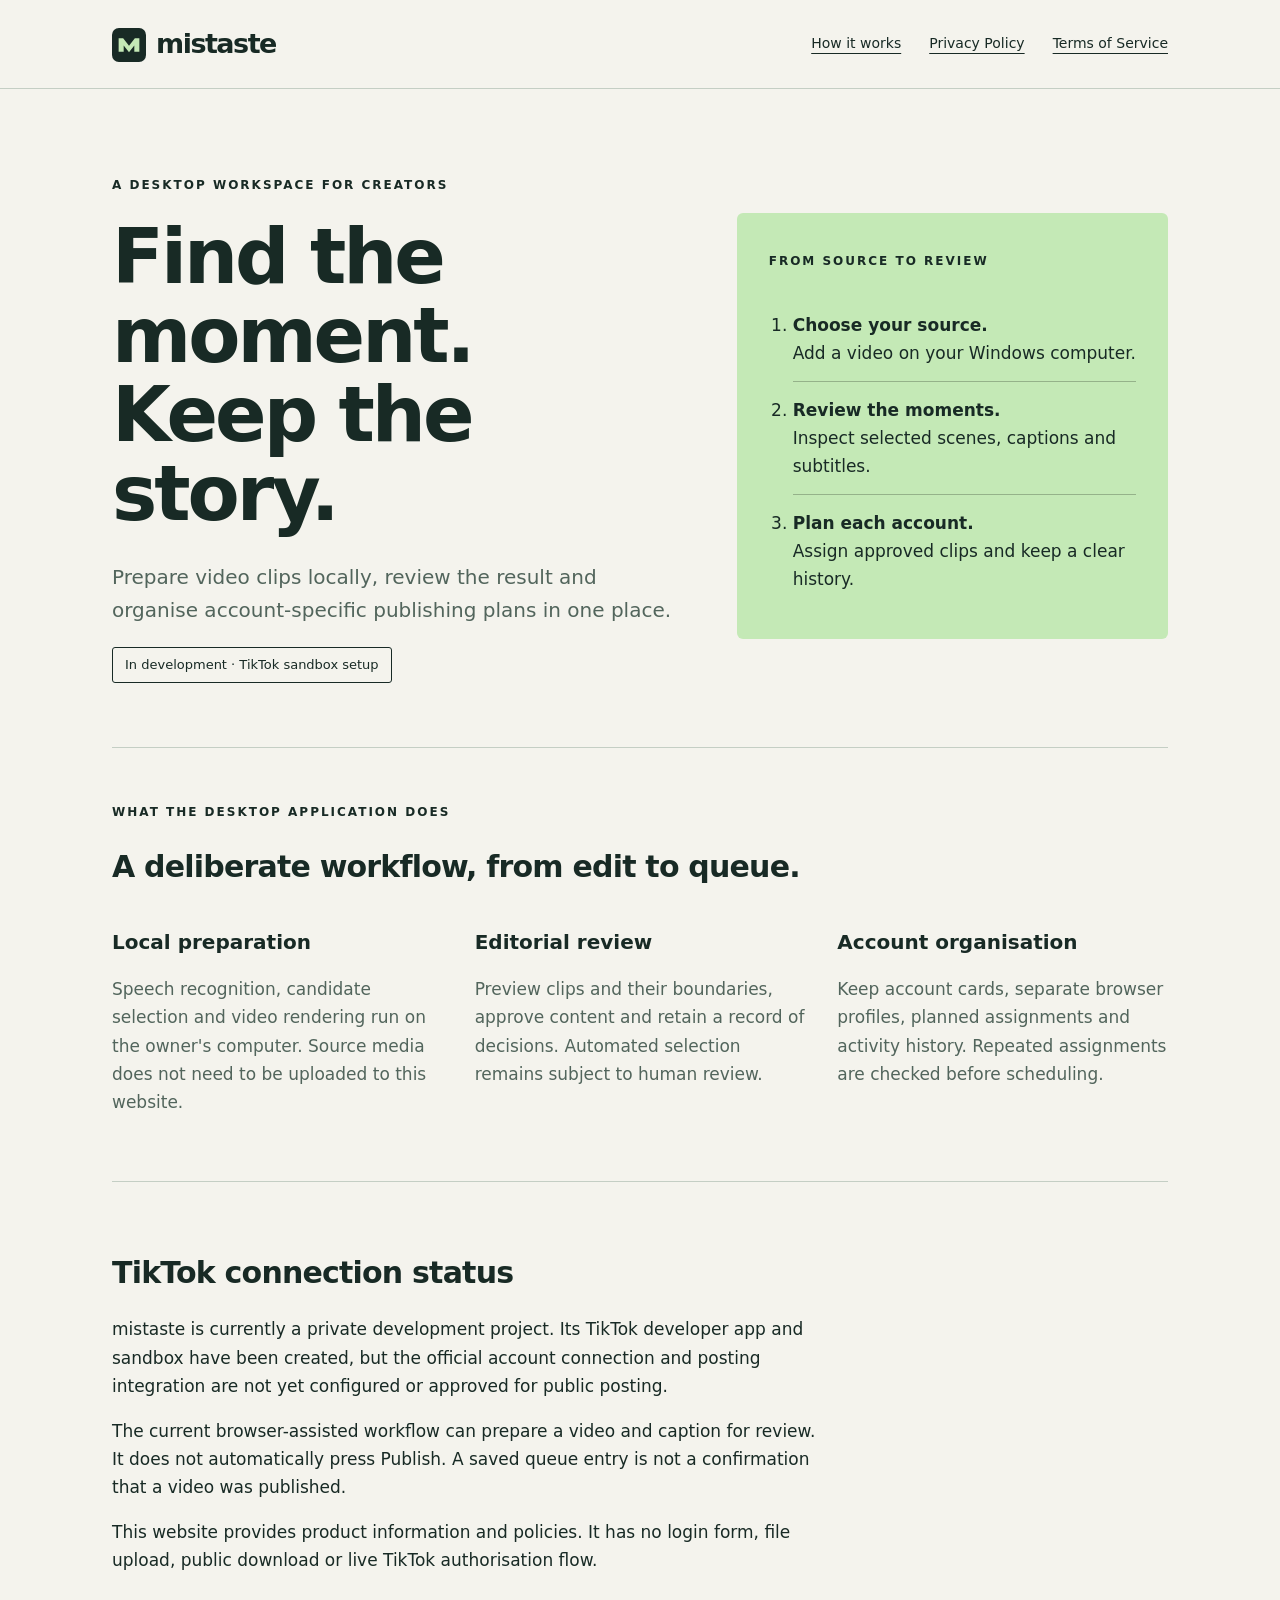
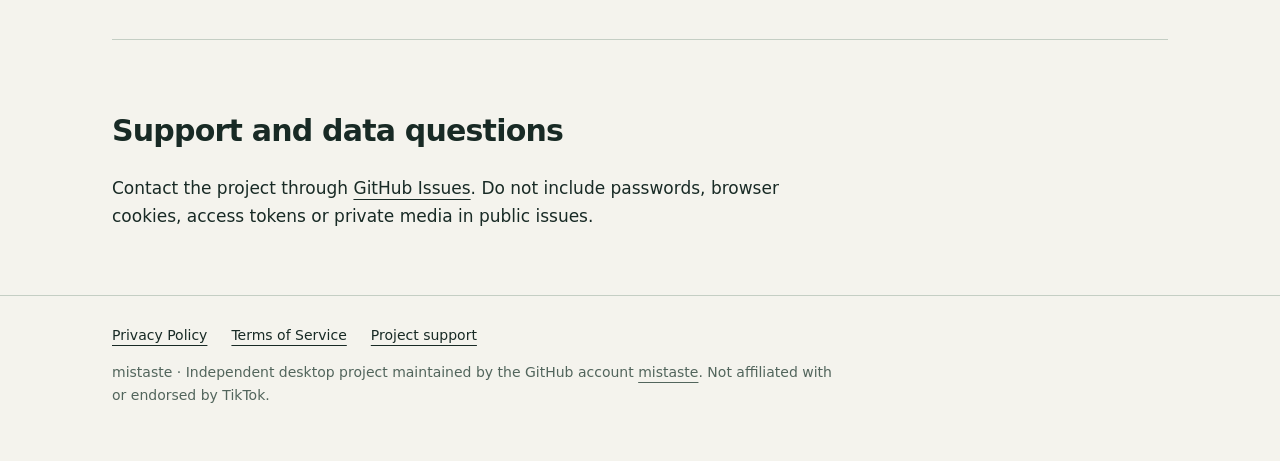
==== index.html @ dfa032f0 "Publish mistaste information website and policies" ====
<!doctype html><html lang="en"><head><meta charset="utf-8"><meta name="viewport" content="width=device-width, initial-scale=1"><meta name="description" content="mistaste: local video preparation, editorial review and account workflow management. Development and sandbox testing."><title>mistaste — a workspace for video moments</title><link rel="icon" href="icon.svg" type="image/svg+xml"><link rel="stylesheet" href="style.css"></head><body><a class="skip" href="#main">Skip to content</a><header><div class="wrap"><nav aria-label="Main navigation"><a class="brand" href="./"><img src="icon.svg" width="34" height="34" alt="">mistaste</a><a href="./#workflow">How it works</a><a href="privacy.html">Privacy Policy</a><a href="terms.html">Terms of Service</a></nav></div></header><main id="main" class="wrap"><section class="hero"><div><span class="eyebrow">A desktop workspace for creators</span><h1>Find the moment.<br>Keep the story.</h1><p class="lede">Prepare video clips locally, review the result and organise account-specific publishing plans in one place.</p><span class="status">In development · TikTok sandbox setup</span></div><aside class="workflow" aria-label="Preparation workflow"><span class="eyebrow">From source to review</span><ol><li><strong>Choose your source.</strong><br>Add a video on your Windows computer.</li><li><strong>Review the moments.</strong><br>Inspect selected scenes, captions and subtitles.</li><li><strong>Plan each account.</strong><br>Assign approved clips and keep a clear history.</li></ol></aside></section><section class="section" id="workflow"><span class="eyebrow">What the desktop application does</span><h2>A deliberate workflow, from edit to queue.</h2><div class="features"><div><h3>Local preparation</h3><p>Speech recognition, candidate selection and video rendering run on the owner's computer. Source media does not need to be uploaded to this website.</p></div><div><h3>Editorial review</h3><p>Preview clips and their boundaries, approve content and retain a record of decisions. Automated selection remains subject to human review.</p></div><div><h3>Account organisation</h3><p>Keep account cards, separate browser profiles, planned assignments and activity history. Repeated assignments are checked before scheduling.</p></div></div></section><section class="section"><h2>TikTok connection status</h2><p>mistaste is currently a private development project. Its TikTok developer app and sandbox have been created, but the official account connection and posting integration are not yet configured or approved for public posting.</p><p>The current browser-assisted workflow can prepare a video and caption for review. It does not automatically press Publish. A saved queue entry is not a confirmation that a video was published.</p><p>This website provides product information and policies. It has no login form, file upload, public download or live TikTok authorisation flow.</p></section><section class="section"><h2>Support and data questions</h2><p>Contact the project through <a href="https://github.com/mistaste/mistaste-site/issues">GitHub Issues</a>. Do not include passwords, browser cookies, access tokens or private media in public issues.</p></section></main><footer><div class="wrap"><div class="links"><a href="privacy.html">Privacy Policy</a><a href="terms.html">Terms of Service</a><a href="https://github.com/mistaste/mistaste-site/issues">Project support</a></div><p class="muted">mistaste · Independent desktop project maintained by the GitHub account <a href="https://github.com/mistaste">mistaste</a>. Not affiliated with or endorsed by TikTok.</p></div></footer></body></html>
---- style.css ----
:root{--paper:#f4f3ed;--ink:#182a25;--muted:#52655c;--line:#c4cec4;--accent:#c4e9b6}*{box-sizing:border-box}body{margin:0;background:var(--paper);color:var(--ink);font:17px/1.65 system-ui,-apple-system,sans-serif}a{color:inherit;text-underline-offset:5px}a:hover{color:#30603e}a:focus-visible,summary:focus-visible{outline:3px solid #397644;outline-offset:5px}.wrap{max-width:1120px;margin:auto;padding:0 32px}header{border-bottom:1px solid var(--line)}nav{display:flex;align-items:center;gap:28px;min-height:88px;flex-wrap:wrap;padding:16px 0}.brand{font-size:27px;font-weight:800;letter-spacing:-1.5px;text-decoration:none;margin-right:auto}.brand img{vertical-align:middle;margin-right:10px}nav a:not(.brand){font-size:14px}.hero{display:grid;grid-template-columns:1.3fr 1fr;gap:64px;padding:80px 0 64px;align-items:center}.eyebrow{font-size:12px;text-transform:uppercase;letter-spacing:2px;font-weight:700}h1{font-size:clamp(42px,6vw,76px);line-height:1.04;letter-spacing:-3px;margin:20px 0 28px;max-width:750px}h2{font-size:30px;line-height:1.2;letter-spacing:-.8px}h3{font-size:20px;line-height:1.3}p{max-width:720px}.lede{font-size:20px;color:var(--muted)}.status{display:inline-block;border:1px solid var(--ink);padding:6px 12px;font-size:13px;border-radius:3px}.workflow{background:var(--accent);padding:32px;border-radius:6px}.workflow ol{padding-left:24px;margin:24px 0 0}.workflow li{padding:14px 0;border-bottom:1px solid #95b28a}.workflow li:last-child{border:0}.section{padding:48px 0;border-top:1px solid var(--line)}.features{display:grid;grid-template-columns:repeat(3,minmax(0,1fr));gap:32px}.features p,.muted{color:var(--muted)}.legal{max-width:800px;padding:48px 0 72px}.legal h1{font-size:48px;letter-spacing:-1.8px}.legal h2{font-size:24px;margin-top:36px}.legal li{margin:8px 0}footer{border-top:1px solid var(--line);padding:28px 0 40px;font-size:14px}footer .links{display:flex;gap:24px;flex-wrap:wrap}.skip{position:absolute;left:-10000px}.skip:focus{left:20px;top:10px;background:white;padding:10px;z-index:5}@media(max-width:720px){.wrap{padding:0 20px}nav{gap:16px}.brand{width:100%}.hero{grid-template-columns:1fr;gap:32px;padding:48px 0}h1{letter-spacing:-1.8px}.features{grid-template-columns:1fr;gap:12px}.legal h1{font-size:38px}}
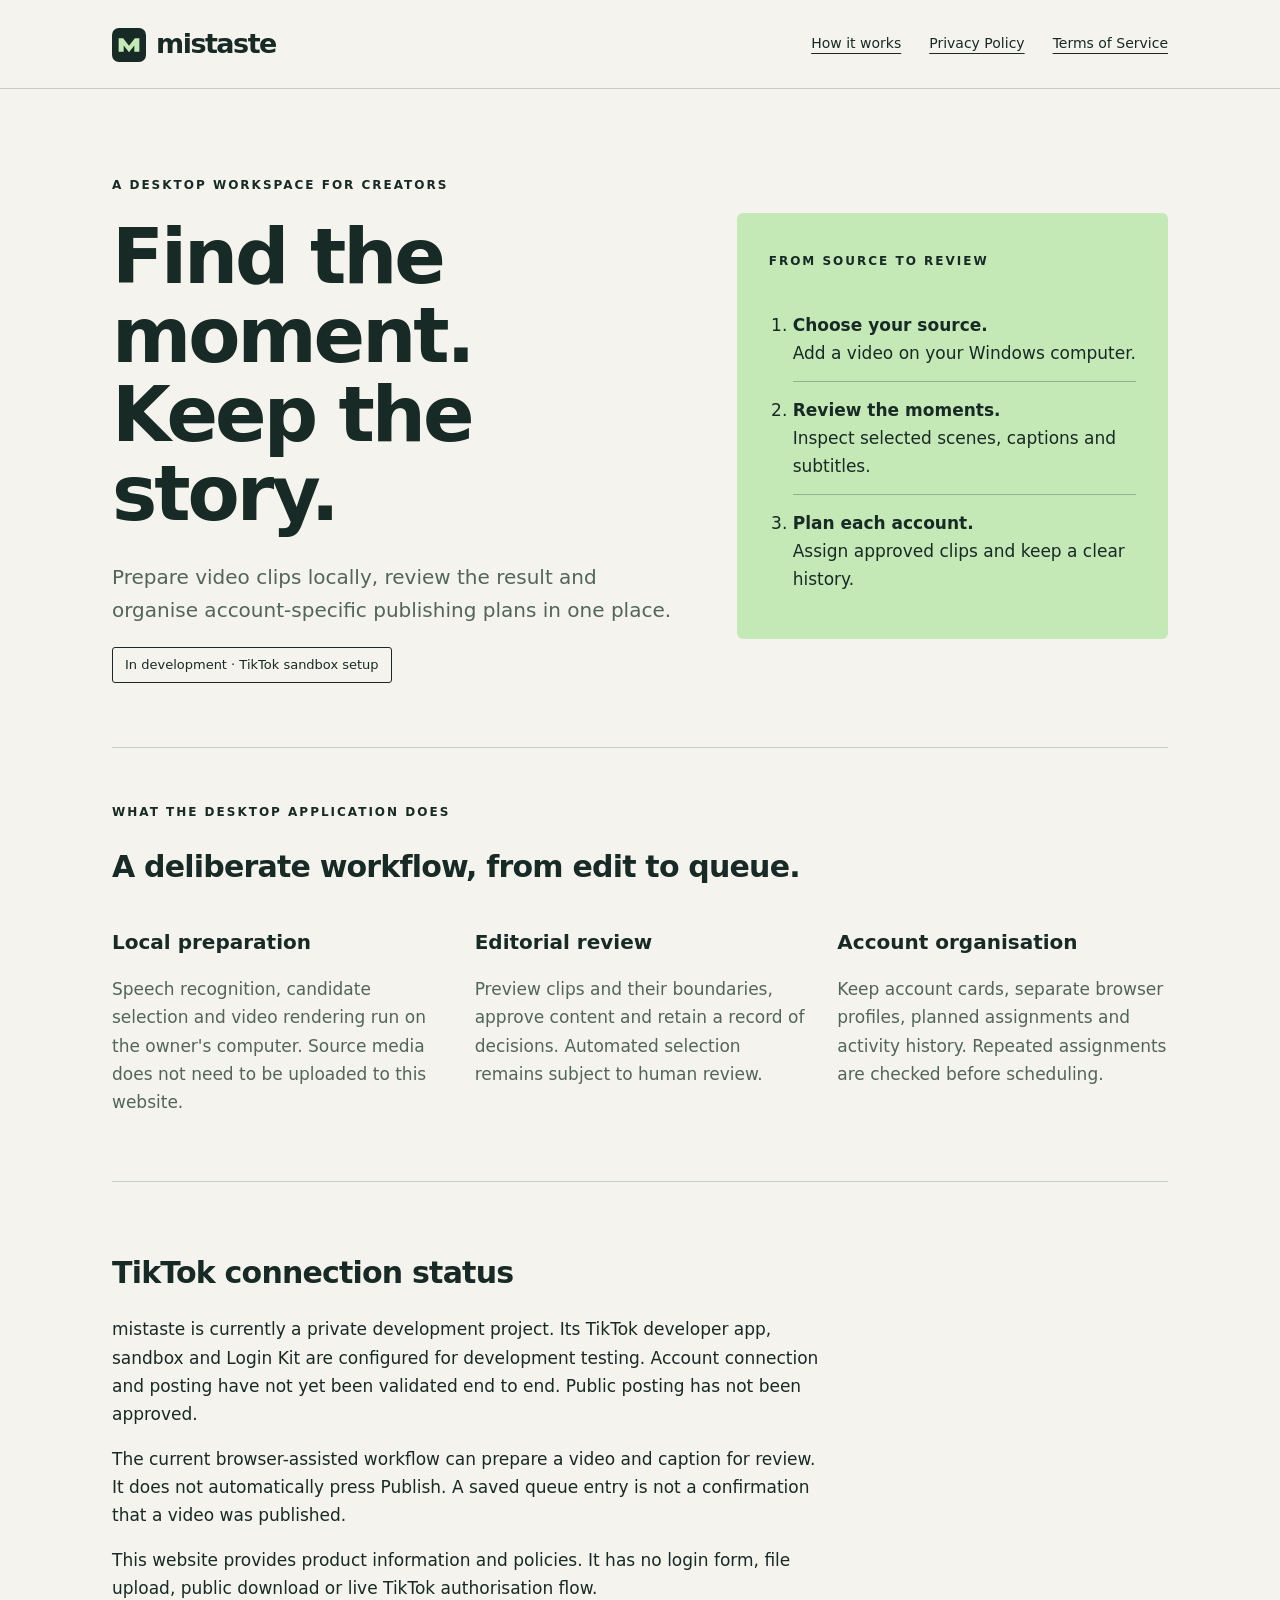
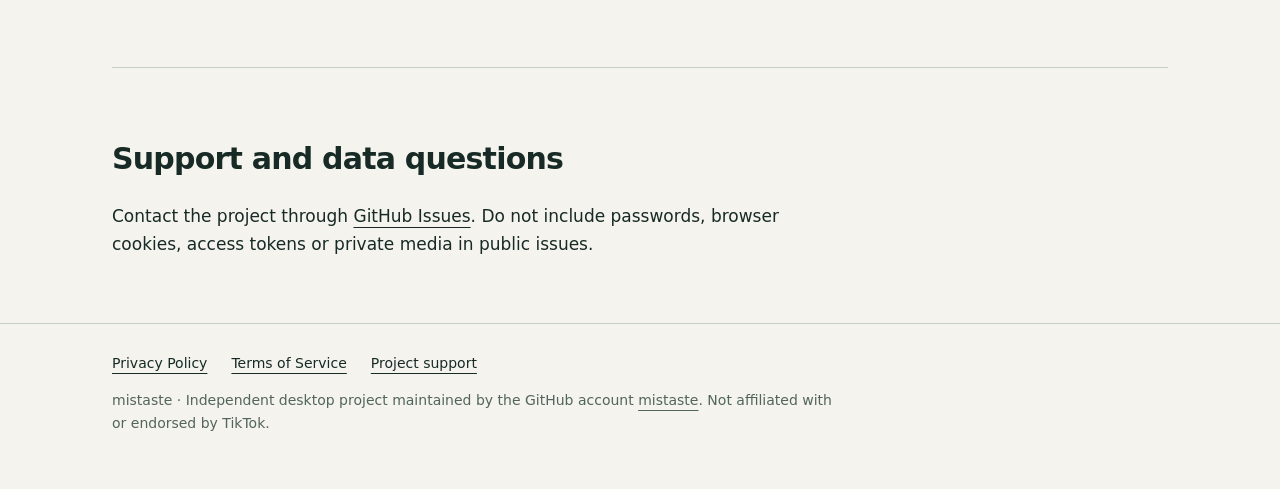
==== commit 00bed39d: "Document desktop sandbox OAuth and encrypted token storage" ====
--- a/index.html
+++ b/index.html
@@ -1 +1 @@
-<!doctype html><html lang="en"><head><meta charset="utf-8"><meta name="viewport" content="width=device-width, initial-scale=1"><meta name="description" content="mistaste: local video preparation, editorial review and account workflow management. Development and sandbox testing."><title>mistaste — a workspace for video moments</title><link rel="icon" href="icon.svg" type="image/svg+xml"><link rel="stylesheet" href="style.css"></head><body><a class="skip" href="#main">Skip to content</a><header><div class="wrap"><nav aria-label="Main navigation"><a class="brand" href="./"><img src="icon.svg" width="34" height="34" alt="">mistaste</a><a href="./#workflow">How it works</a><a href="privacy.html">Privacy Policy</a><a href="terms.html">Terms of Service</a></nav></div></header><main id="main" class="wrap"><section class="hero"><div><span class="eyebrow">A desktop workspace for creators</span><h1>Find the moment.<br>Keep the story.</h1><p class="lede">Prepare video clips locally, review the result and organise account-specific publishing plans in one place.</p><span class="status">In development · TikTok sandbox setup</span></div><aside class="workflow" aria-label="Preparation workflow"><span class="eyebrow">From source to review</span><ol><li><strong>Choose your source.</strong><br>Add a video on your Windows computer.</li><li><strong>Review the moments.</strong><br>Inspect selected scenes, captions and subtitles.</li><li><strong>Plan each account.</strong><br>Assign approved clips and keep a clear history.</li></ol></aside></section><section class="section" id="workflow"><span class="eyebrow">What the desktop application does</span><h2>A deliberate workflow, from edit to queue.</h2><div class="features"><div><h3>Local preparation</h3><p>Speech recognition, candidate selection and video rendering run on the owner's computer. Source media does not need to be uploaded to this website.</p></div><div><h3>Editorial review</h3><p>Preview clips and their boundaries, approve content and retain a record of decisions. Automated selection remains subject to human review.</p></div><div><h3>Account organisation</h3><p>Keep account cards, separate browser profiles, planned assignments and activity history. Repeated assignments are checked before scheduling.</p></div></div></section><section class="section"><h2>TikTok connection status</h2><p>mistaste is currently a private development project. Its TikTok developer app and sandbox have been created, but the official account connection and posting integration are not yet configured or approved for public posting.</p><p>The current browser-assisted workflow can prepare a video and caption for review. It does not automatically press Publish. A saved queue entry is not a confirmation that a video was published.</p><p>This website provides product information and policies. It has no login form, file upload, public download or live TikTok authorisation flow.</p></section><section class="section"><h2>Support and data questions</h2><p>Contact the project through <a href="https://github.com/mistaste/mistaste-site/issues">GitHub Issues</a>. Do not include passwords, browser cookies, access tokens or private media in public issues.</p></section></main><footer><div class="wrap"><div class="links"><a href="privacy.html">Privacy Policy</a><a href="terms.html">Terms of Service</a><a href="https://github.com/mistaste/mistaste-site/issues">Project support</a></div><p class="muted">mistaste · Independent desktop project maintained by the GitHub account <a href="https://github.com/mistaste">mistaste</a>. Not affiliated with or endorsed by TikTok.</p></div></footer></body></html>+<!doctype html><html lang="en"><head><meta charset="utf-8"><meta name="viewport" content="width=device-width, initial-scale=1"><meta name="description" content="mistaste: local video preparation, editorial review and account workflow management. Development and sandbox testing."><title>mistaste — a workspace for video moments</title><link rel="icon" href="icon.svg" type="image/svg+xml"><link rel="stylesheet" href="style.css"></head><body><a class="skip" href="#main">Skip to content</a><header><div class="wrap"><nav aria-label="Main navigation"><a class="brand" href="./"><img src="icon.svg" width="34" height="34" alt="">mistaste</a><a href="./#workflow">How it works</a><a href="privacy.html">Privacy Policy</a><a href="terms.html">Terms of Service</a></nav></div></header><main id="main" class="wrap"><section class="hero"><div><span class="eyebrow">A desktop workspace for creators</span><h1>Find the moment.<br>Keep the story.</h1><p class="lede">Prepare video clips locally, review the result and organise account-specific publishing plans in one place.</p><span class="status">In development · TikTok sandbox setup</span></div><aside class="workflow" aria-label="Preparation workflow"><span class="eyebrow">From source to review</span><ol><li><strong>Choose your source.</strong><br>Add a video on your Windows computer.</li><li><strong>Review the moments.</strong><br>Inspect selected scenes, captions and subtitles.</li><li><strong>Plan each account.</strong><br>Assign approved clips and keep a clear history.</li></ol></aside></section><section class="section" id="workflow"><span class="eyebrow">What the desktop application does</span><h2>A deliberate workflow, from edit to queue.</h2><div class="features"><div><h3>Local preparation</h3><p>Speech recognition, candidate selection and video rendering run on the owner's computer. Source media does not need to be uploaded to this website.</p></div><div><h3>Editorial review</h3><p>Preview clips and their boundaries, approve content and retain a record of decisions. Automated selection remains subject to human review.</p></div><div><h3>Account organisation</h3><p>Keep account cards, separate browser profiles, planned assignments and activity history. Repeated assignments are checked before scheduling.</p></div></div></section><section class="section"><h2>TikTok connection status</h2><p>mistaste is currently a private development project. Its TikTok developer app, sandbox and Login Kit are configured for development testing. Account connection and posting have not yet been validated end to end. Public posting has not been approved.</p><p>The current browser-assisted workflow can prepare a video and caption for review. It does not automatically press Publish. A saved queue entry is not a confirmation that a video was published.</p><p>This website provides product information and policies. It has no login form, file upload, public download or live TikTok authorisation flow.</p></section><section class="section"><h2>Support and data questions</h2><p>Contact the project through <a href="https://github.com/mistaste/mistaste-site/issues">GitHub Issues</a>. Do not include passwords, browser cookies, access tokens or private media in public issues.</p></section></main><footer><div class="wrap"><div class="links"><a href="privacy.html">Privacy Policy</a><a href="terms.html">Terms of Service</a><a href="https://github.com/mistaste/mistaste-site/issues">Project support</a></div><p class="muted">mistaste · Independent desktop project maintained by the GitHub account <a href="https://github.com/mistaste">mistaste</a>. Not affiliated with or endorsed by TikTok.</p></div></footer></body></html>
